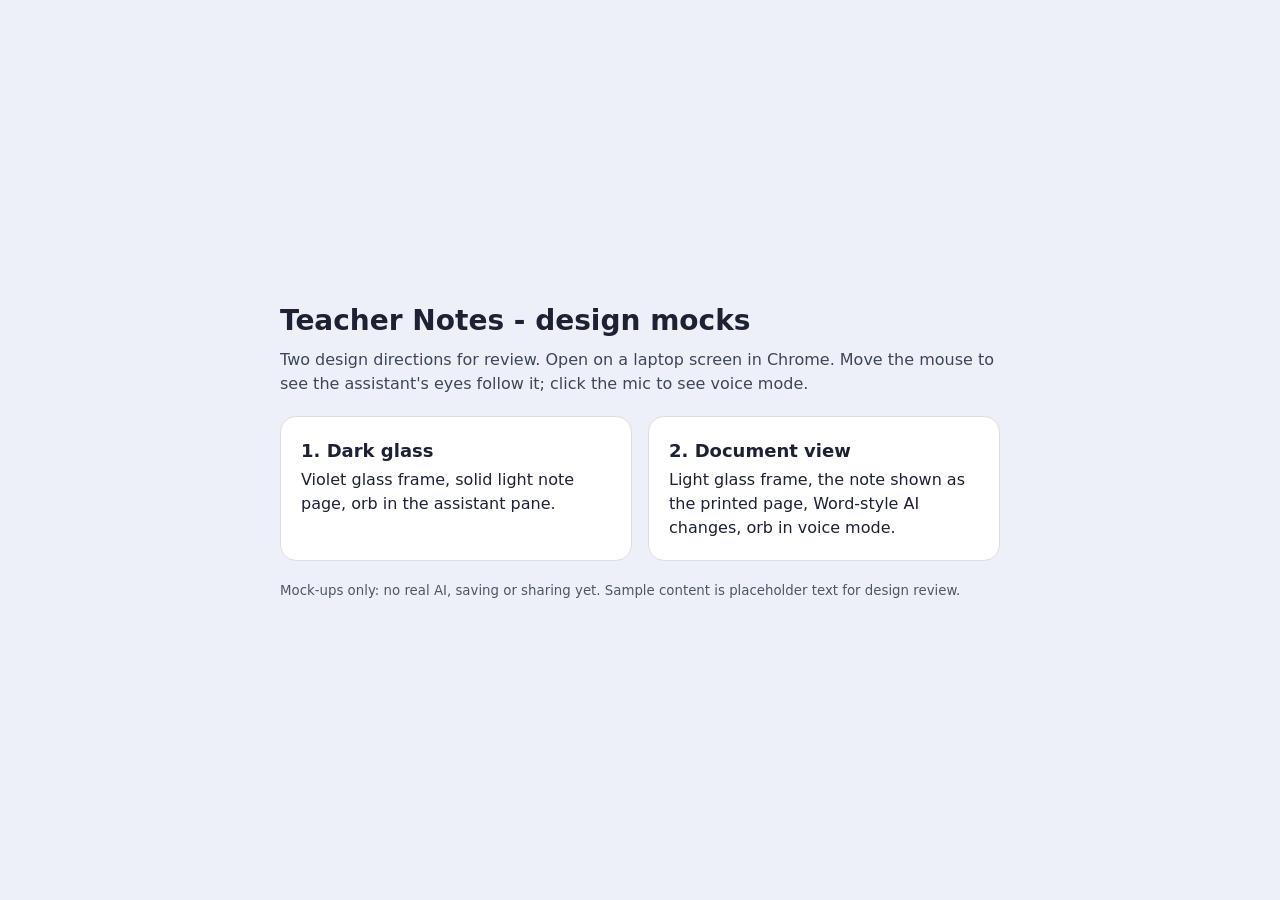
==== index.html @ ed7324a7 "Add two design mocks for team review - dark-glass: violet glass frame, solid note page, orb in assis" ====
<!doctype html>
<html lang="en"><head><meta charset="utf-8"><meta name="viewport" content="width=device-width,initial-scale=1">
<title>Teacher Notes - design mocks</title>
<style>
body{margin:0;min-height:100vh;display:grid;place-items:center;font:16px/1.5 system-ui,-apple-system,"Segoe UI",sans-serif;background:#eef0f7;color:#1c2233}
main{max-width:720px;padding:32px}
h1{font-size:28px;margin:0 0 6px}
p{margin:0 0 20px;color:#3d4659}
.grid{display:grid;grid-template-columns:1fr 1fr;gap:16px}
a.card{display:block;padding:20px;border-radius:16px;background:#fff;border:1px solid #d9dde8;text-decoration:none;color:inherit}
a.card:hover{border-color:#5b5bd6}
a.card b{display:block;font-size:18px;margin-bottom:4px}
small{display:block;margin-top:20px;color:#4d5764}
</style></head>
<body><main>
<h1>Teacher Notes - design mocks</h1>
<p>Two design directions for review. Open on a laptop screen in Chrome. Move the mouse to see the assistant's eyes follow it; click the mic to see voice mode.</p>
<div class="grid">
<a class="card" href="dark-glass/?clean=1"><b>1. Dark glass</b>Violet glass frame, solid light note page, orb in the assistant pane.</a>
<a class="card" href="document-view/?clean=1"><b>2. Document view</b>Light glass frame, the note shown as the printed page, Word-style AI changes, orb in voice mode.</a>
</div>
<small>Mock-ups only: no real AI, saving or sharing yet. Sample content is placeholder text for design review.</small>
</main></body></html>
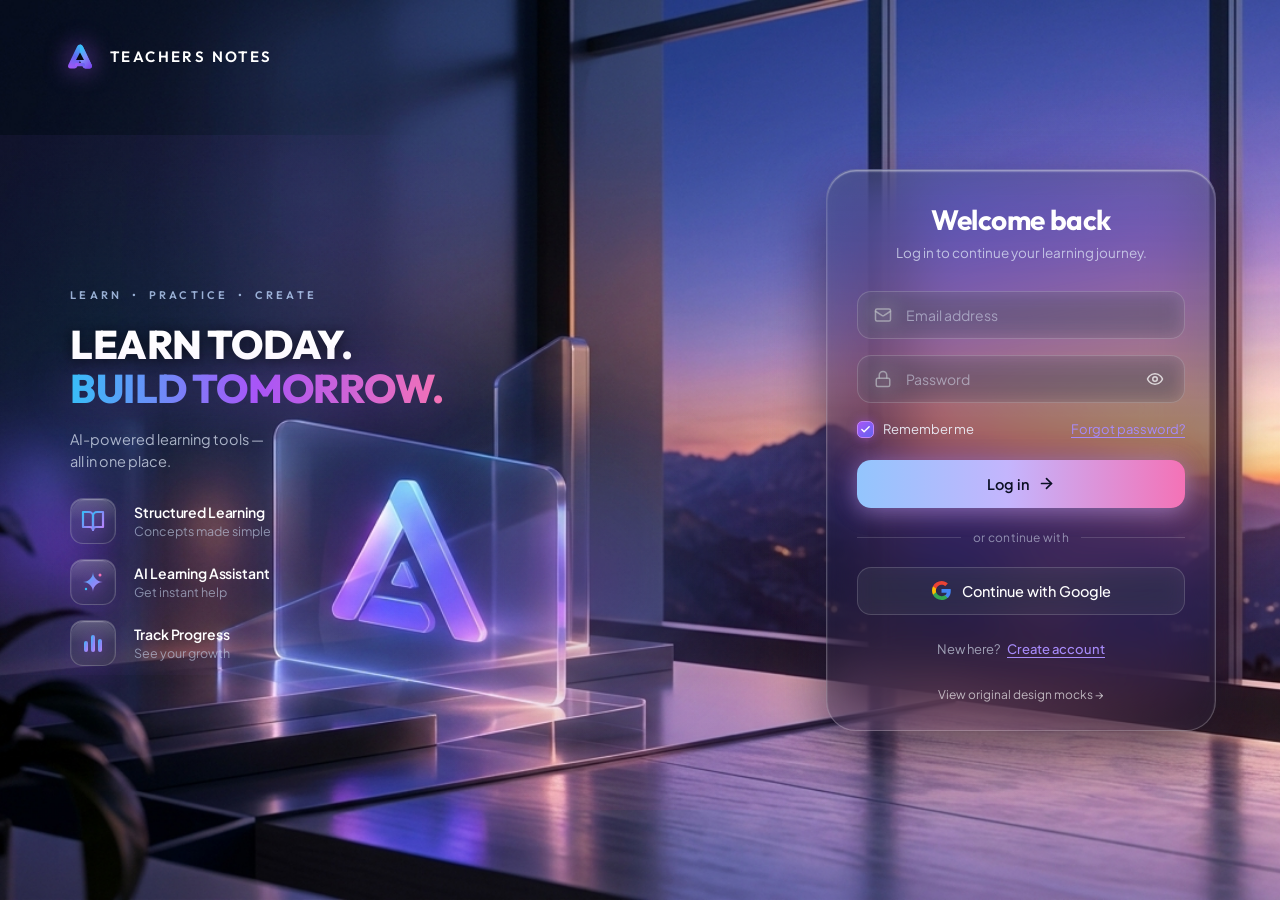
==== commit f194c30c: "Merge 0effd621244f6c2f71d9fdec66bd10c484de7012 into d87ef67c987e71e5645cd2be45a0d657d794f55a" ====
--- a/index.html
+++ b/index.html
@@ -1,23 +1,412 @@
-<!doctype html>
-<html lang="en"><head><meta charset="utf-8"><meta name="viewport" content="width=device-width,initial-scale=1">
-<title>Teacher Notes - design mocks</title>
-<style>
-body{margin:0;min-height:100vh;display:grid;place-items:center;font:16px/1.5 system-ui,-apple-system,"Segoe UI",sans-serif;background:#eef0f7;color:#1c2233}
-main{max-width:720px;padding:32px}
-h1{font-size:28px;margin:0 0 6px}
-p{margin:0 0 20px;color:#3d4659}
-.grid{display:grid;grid-template-columns:1fr 1fr;gap:16px}
-a.card{display:block;padding:20px;border-radius:16px;background:#fff;border:1px solid #d9dde8;text-decoration:none;color:inherit}
-a.card:hover{border-color:#5b5bd6}
-a.card b{display:block;font-size:18px;margin-bottom:4px}
-small{display:block;margin-top:20px;color:#4d5764}
-</style></head>
-<body><main>
-<h1>Teacher Notes - design mocks</h1>
-<p>Two design directions for review. Open on a laptop screen in Chrome. Move the mouse to see the assistant's eyes follow it; click the mic to see voice mode.</p>
-<div class="grid">
-<a class="card" href="dark-glass/?clean=1"><b>1. Dark glass</b>Violet glass frame, solid light note page, orb in the assistant pane.</a>
-<a class="card" href="document-view/?clean=1"><b>2. Document view</b>Light glass frame, the note shown as the printed page, Word-style AI changes, orb in voice mode.</a>
-</div>
-<small>Mock-ups only: no real AI, saving or sharing yet. Sample content is placeholder text for design review.</small>
-</main></body></html>
+<!DOCTYPE html>
+<html lang="en">
+<head>
+  <meta charset="UTF-8">
+  <meta name="viewport" content="width=device-width, initial-scale=1.0, maximum-scale=1.0, user-scalable=no, viewport-fit=cover">
+  <meta name="description" content="Teachers Notes — Cinematic Login. AI-powered learning tools all in one place.">
+  <title>Teachers Notes — Log In</title>
+  
+  <link rel="preconnect" href="https://fonts.googleapis.com">
+  <link rel="preconnect" href="https://fonts.gstatic.com" crossorigin>
+  <link href="https://fonts.googleapis.com/css2?family=Outfit:wght@400;500;600;700;800&family=Plus+Jakarta+Sans:wght@400;500;600;700&display=swap" rel="stylesheet">
+  
+  <link rel="stylesheet" href="style.css">
+</head>
+<body>
+
+  <!-- Hidden SVG Gradients & Shared Filters -->
+  <svg style="position: absolute; width: 0; height: 0; overflow: hidden;" aria-hidden="true">
+    <defs>
+      <linearGradient id="iconGradient" x1="0%" y1="0%" x2="100%" y2="100%">
+        <stop offset="0%" stop-color="#38bdf8" />
+        <stop offset="50%" stop-color="#818cf8" />
+        <stop offset="100%" stop-color="#c084fc" />
+      </linearGradient>
+      <linearGradient id="logoLeftGrad" x1="0%" y1="100%" x2="50%" y2="0%">
+        <stop offset="0%" stop-color="#a855f7" />
+        <stop offset="50%" stop-color="#6366f1" />
+        <stop offset="100%" stop-color="#38bdf8" />
+      </linearGradient>
+      <linearGradient id="logoRightGrad" x1="50%" y1="0%" x2="100%" y2="100%">
+        <stop offset="0%" stop-color="#38bdf8" />
+        <stop offset="40%" stop-color="#818cf8" />
+        <stop offset="100%" stop-color="#7c3aed" />
+      </linearGradient>
+      <linearGradient id="logoBarGrad" x1="0%" y1="0%" x2="100%" y2="0%">
+        <stop offset="0%" stop-color="#a855f7" />
+        <stop offset="100%" stop-color="#6366f1" />
+      </linearGradient>
+    </defs>
+  </svg>
+
+  <main class="app-container" id="mainContainer">
+    <!-- Ambient glow overlays for depth -->
+    <div class="ambient-glow ambient-left-blue"></div>
+    <div class="ambient-glow ambient-center-purple"></div>
+    <div class="ambient-glow ambient-right-warm"></div>
+
+    <!-- Top-Left Branding (Desktop) -->
+    <header class="brand-header" id="brandHeader">
+      <div class="brand-logo-icon">
+        <svg viewBox="0 0 64 64" width="100%" height="100%" fill="none" xmlns="http://www.w3.org/2000/svg">
+          <path d="M32 7 C34.5 7 36.5 8.5 37.8 11 L55.5 48 C57.2 51.5 54.5 55 50.8 55 L43 55 C40.8 55 38.8 53.6 37.8 51.5 L32 39 L26.2 51.5 C25.2 53.6 23.2 55 21 55 L13.2 55 C9.5 55 6.8 51.5 8.5 48 L26.2 11 C27.5 8.5 29.5 7 32 7 Z" fill="url(#logoLeftGrad)" />
+          <path d="M32 7 C34.5 7 36.5 8.5 37.8 11 L55.5 48 C57.2 51.5 54.5 55 50.8 55 L43 55 C40.8 55 38.8 53.6 37.8 51.5 L32 39 Z" fill="url(#logoRightGrad)" />
+          <polygon points="32,23 24,38 40,38" fill="#070913" />
+          <rect x="22" y="44" width="20" height="6.5" rx="3.25" fill="url(#logoBarGrad)" />
+        </svg>
+      </div>
+      <span class="brand-text">Teachers Notes</span>
+    </header>
+
+    <!-- Main Viewport Layout Wrapper -->
+    <div class="main-content-wrapper">
+      
+      <!-- ========================================== -->
+      <!-- MOBILE SPECIFIC HEADER & HERO SEQUENCE     -->
+      <!-- ========================================== -->
+      <div class="mobile-top-brand">
+        <div class="mobile-brand-icon">
+          <svg viewBox="0 0 64 64" width="100%" height="100%" fill="none">
+            <path d="M32 7 C34.5 7 36.5 8.5 37.8 11 L55.5 48 C57.2 51.5 54.5 55 50.8 55 L43 55 C40.8 55 38.8 53.6 37.8 51.5 L32 39 L26.2 51.5 C25.2 53.6 23.2 55 21 55 L13.2 55 C9.5 55 6.8 51.5 8.5 48 L26.2 11 C27.5 8.5 29.5 7 32 7 Z" fill="url(#logoLeftGrad)" />
+            <polygon points="32,23 24,38 40,38" fill="#070913" />
+            <rect x="22" y="44" width="20" height="6.5" rx="3.25" fill="url(#logoBarGrad)" />
+          </svg>
+        </div>
+        <span class="mobile-brand-text">Teachers Notes</span>
+      </div>
+
+      <div class="mobile-hero-block">
+        <span class="mobile-eyebrow">LEARN &bull; PRACTICE &bull; CREATE</span>
+        <h1 class="mobile-headline">
+          <span class="headline-white">LEARN TODAY.</span>
+          <span class="headline-gradient">BUILD TOMORROW.</span>
+        </h1>
+        <p class="mobile-subtext">AI-powered learning tools — all in one place.</p>
+      </div>
+
+      <!-- Mobile 3-Column Compact Features -->
+      <div class="mobile-features-row">
+        <div class="mobile-feature-col">
+          <div class="mobile-feature-icon-box">
+            <svg viewBox="0 0 24 24" fill="none" stroke="url(#iconGradient)" stroke-width="2.2" stroke-linecap="round" stroke-linejoin="round">
+              <path d="M2 3h6a4 4 0 0 1 4 4v14a3 3 0 0 0-3-3H2z"/>
+              <path d="M22 3h-6a4 4 0 0 0-4 4v14a3 3 0 0 1 3-3h7z"/>
+            </svg>
+          </div>
+          <span class="mobile-feature-label">Structured<br>Learning</span>
+        </div>
+        <div class="mobile-feature-col">
+          <div class="mobile-feature-icon-box">
+            <svg viewBox="0 0 24 24" fill="url(#iconGradient)">
+              <path d="M12 2C12 7.5 7.5 12 2 12C7.5 12 12 16.5 12 22C12 16.5 16.5 12 22 12C16.5 12 12 7.5 12 2Z"/>
+              <circle cx="19" cy="5" r="1.5" fill="#f472b6"/>
+              <circle cx="5" cy="19" r="1.2" fill="#38bdf8"/>
+            </svg>
+          </div>
+          <span class="mobile-feature-label">AI Learning<br>Assistant</span>
+        </div>
+        <div class="mobile-feature-col">
+          <div class="mobile-feature-icon-box">
+            <svg viewBox="0 0 24 24" fill="url(#iconGradient)">
+              <rect x="3" y="10" width="4" height="11" rx="2"/>
+              <rect x="10" y="4" width="4" height="17" rx="2"/>
+              <rect x="17" y="8" width="4" height="13" rx="2"/>
+            </svg>
+          </div>
+          <span class="mobile-feature-label">Track<br>Progress</span>
+        </div>
+      </div>
+
+      <!-- Mobile Glowing Glass Visual Badge -->
+      <div class="mobile-glass-visual">
+        <div class="mobile-glass-visual-badge">
+          <svg viewBox="0 0 64 64" fill="none">
+            <path d="M32 7 C34.5 7 36.5 8.5 37.8 11 L55.5 48 C57.2 51.5 54.5 55 50.8 55 L43 55 C40.8 55 38.8 53.6 37.8 51.5 L32 39 L26.2 51.5 C25.2 53.6 23.2 55 21 55 L13.2 55 C9.5 55 6.8 51.5 8.5 48 L26.2 11 C27.5 8.5 29.5 7 32 7 Z" fill="url(#logoLeftGrad)" />
+            <polygon points="32,23 24,38 40,38" fill="#070913" />
+            <rect x="22" y="44" width="20" height="6.5" rx="3.25" fill="url(#logoBarGrad)" />
+          </svg>
+          <span class="mobile-glass-badge-text">AI DECODER STUDIO</span>
+        </div>
+      </div>
+
+      <!-- ========================================== -->
+      <!-- DESKTOP LEFT SECTION (HERO & FEATURES)     -->
+      <!-- ========================================== -->
+      <section class="left-section" aria-label="Hero Introduction">
+        <div class="eyebrow-tag">LEARN &nbsp;&bull;&nbsp; PRACTICE &nbsp;&bull;&nbsp; CREATE</div>
+        
+        <h1 class="main-headline">
+          <span class="headline-white">LEARN TODAY.</span>
+          <span class="headline-gradient">BUILD TOMORROW.</span>
+        </h1>
+        
+        <p class="hero-description">
+          AI-powered learning tools &mdash;<br>all in one place.
+        </p>
+
+        <div class="feature-list">
+          <!-- Feature 1: Structured Learning -->
+          <div class="feature-item">
+            <div class="feature-icon-glass" aria-hidden="true">
+              <svg class="feature-svg-icon" viewBox="0 0 24 24" fill="none" stroke="url(#iconGradient)" stroke-width="2.2" stroke-linecap="round" stroke-linejoin="round">
+                <path d="M2 3h6a4 4 0 0 1 4 4v14a3 3 0 0 0-3-3H2z"/>
+                <path d="M22 3h-6a4 4 0 0 0-4 4v14a3 3 0 0 1 3-3h7z"/>
+              </svg>
+            </div>
+            <div class="feature-text-block">
+              <div class="feature-title">Structured Learning</div>
+              <div class="feature-desc">Concepts made simple</div>
+            </div>
+          </div>
+
+          <!-- Feature 2: AI Learning Assistant -->
+          <div class="feature-item">
+            <div class="feature-icon-glass" aria-hidden="true">
+              <svg class="feature-svg-icon" viewBox="0 0 24 24" fill="url(#iconGradient)">
+                <path d="M12 2C12 7.5 7.5 12 2 12C7.5 12 12 16.5 12 22C12 16.5 16.5 12 22 12C16.5 12 12 7.5 12 2Z"/>
+                <circle cx="19" cy="5" r="1.5" fill="#f472b6"/>
+                <circle cx="5" cy="19" r="1.2" fill="#38bdf8"/>
+              </svg>
+            </div>
+            <div class="feature-text-block">
+              <div class="feature-title">AI Learning Assistant</div>
+              <div class="feature-desc">Get instant help</div>
+            </div>
+          </div>
+
+          <!-- Feature 3: Track Progress -->
+          <div class="feature-item">
+            <div class="feature-icon-glass" aria-hidden="true">
+              <svg class="feature-svg-icon" viewBox="0 0 24 24" fill="url(#iconGradient)">
+                <rect x="3" y="10" width="4" height="11" rx="2"/>
+                <rect x="10" y="4" width="4" height="17" rx="2"/>
+                <rect x="17" y="8" width="4" height="13" rx="2"/>
+              </svg>
+            </div>
+            <div class="feature-text-block">
+              <div class="feature-title">Track Progress</div>
+              <div class="feature-desc">See your growth</div>
+            </div>
+          </div>
+        </div>
+      </section>
+
+      <!-- Center Ambient Light Bloom (Complementing the 3D Glass Sculpture) -->
+      <div class="center-decorative-zone" aria-hidden="true">
+        <div class="center-light-bloom"></div>
+      </div>
+
+      <!-- ========================================== -->
+      <!-- RIGHT SECTION: GLASSMORPHIC LOGIN CARD     -->
+      <!-- ========================================== -->
+      <section class="right-section" aria-label="Sign In Portal">
+        <div class="login-glass-card" id="loginCard">
+          
+          <div class="card-header">
+            <h2 class="card-title">Welcome back</h2>
+            <p class="card-subtitle">Log in to continue your learning journey.</p>
+          </div>
+
+          <form class="login-form" id="loginForm" novalidate>
+            
+            <!-- Email Input -->
+            <div class="input-group">
+              <span class="input-icon-left" aria-hidden="true">
+                <svg viewBox="0 0 24 24" width="18" height="18" fill="none" stroke="currentColor" stroke-width="2" stroke-linecap="round" stroke-linejoin="round">
+                  <rect x="2" y="4" width="20" height="16" rx="2"/>
+                  <path d="m22 7-8.97 5.7a1.94 1.94 0 0 1-2.06 0L2 7"/>
+                </svg>
+              </span>
+              <input 
+                type="email" 
+                id="emailInput" 
+                name="email" 
+                class="glass-input" 
+                placeholder="Email address" 
+                required 
+                autocomplete="email"
+                aria-label="Email address"
+              >
+            </div>
+
+            <!-- Password Input -->
+            <div class="input-group">
+              <span class="input-icon-left" aria-hidden="true">
+                <svg viewBox="0 0 24 24" width="18" height="18" fill="none" stroke="currentColor" stroke-width="2" stroke-linecap="round" stroke-linejoin="round">
+                  <rect x="3" y="11" width="18" height="11" rx="2" ry="2"/>
+                  <path d="M7 11V7a5 5 0 0 1 10 0v4"/>
+                </svg>
+              </span>
+              <input 
+                type="password" 
+                id="passwordInput" 
+                name="password" 
+                class="glass-input" 
+                placeholder="Password" 
+                required 
+                autocomplete="current-password"
+                aria-label="Password"
+              >
+              <button type="button" class="input-toggle-right" id="togglePasswordBtn" aria-label="Toggle password visibility">
+                <!-- Eye Open Icon -->
+                <svg id="eyeOpenIcon" viewBox="0 0 24 24" width="18" height="18" fill="none" stroke="currentColor" stroke-width="2" stroke-linecap="round" stroke-linejoin="round">
+                  <path d="M2 12s3-7 10-7 10 7 10 7-3 7-10 7-10-7-10-7Z"/>
+                  <circle cx="12" cy="12" r="3"/>
+                </svg>
+                <!-- Eye Slash Icon (hidden initially) -->
+                <svg id="eyeSlashIcon" style="display:none;" viewBox="0 0 24 24" width="18" height="18" fill="none" stroke="currentColor" stroke-width="2" stroke-linecap="round" stroke-linejoin="round">
+                  <path d="M9.88 9.88a3 3 0 1 0 4.24 4.24"/>
+                  <path d="M10.73 5.08A10.43 10.43 0 0 1 12 5c7 0 10 7 10 7a13.16 13.16 0 0 1-1.67 2.68"/>
+                  <path d="M6.61 6.61A13.526 13.526 0 0 0 2 12s3 7 10 7a9.74 9.74 0 0 0 5.39-1.61"/>
+                  <line x1="2" y1="2" x2="22" y2="22"/>
+                </svg>
+              </button>
+            </div>
+
+            <!-- Remember me & Forgot password row -->
+            <div class="form-options-row">
+              <label class="checkbox-label" for="rememberMe">
+                <input type="checkbox" id="rememberMe" name="rememberMe" checked class="custom-checkbox-input">
+                <span class="custom-checkbox-box" aria-hidden="true">
+                  <svg viewBox="0 0 24 24" fill="none" stroke="currentColor" stroke-linecap="round" stroke-linejoin="round">
+                    <polyline points="20 6 9 17 4 12"/>
+                  </svg>
+                </span>
+                <span>Remember me</span>
+              </label>
+
+              <a href="javascript:void(0)" class="forgot-link" id="forgotPasswordBtn">Forgot password?</a>
+            </div>
+
+            <!-- Login Submit CTA Button -->
+            <button type="submit" class="login-submit-btn" id="loginBtn">
+              <span class="btn-text-content">Log in</span>
+              <svg class="btn-arrow-icon" viewBox="0 0 24 24" fill="none" stroke="currentColor" stroke-width="2.4" stroke-linecap="round" stroke-linejoin="round">
+                <line x1="5" y1="12" x2="19" y2="12"/>
+                <polyline points="12 5 19 12 12 19"/>
+              </svg>
+              <div class="spinner-icon"></div>
+            </button>
+
+            <!-- Divider -->
+            <div class="card-divider" aria-hidden="true">
+              <div class="divider-line"></div>
+              <span class="divider-text">or continue with</span>
+              <div class="divider-line"></div>
+            </div>
+
+            <!-- Continue with Google Button -->
+            <button type="button" class="google-auth-btn" id="googleBtn">
+              <svg class="google-icon-svg" viewBox="0 0 24 24" xmlns="http://www.w3.org/2000/svg">
+                <path fill="#4285F4" d="M23.745 12.27c0-.7-.06-1.4-.19-2.07H12v4.51h6.6c-.29 1.52-1.14 2.82-2.4 3.68v3.05h3.88c2.27-2.09 3.66-5.17 3.66-9.17z"/>
+                <path fill="#34A853" d="M12 24c3.24 0 5.95-1.08 7.93-2.91l-3.88-3.05c-1.08.72-2.45 1.16-4.05 1.16-3.12 0-5.77-2.1-6.72-4.93H1.25v3.15C3.26 21.36 7.34 24 12 24z"/>
+                <path fill="#FBBC05" d="M5.28 14.27c-.25-.72-.38-1.49-.38-2.27s.13-1.55.38-2.27V6.58H1.25C.45 8.16 0 9.99 0 12s.45 3.84 1.25 5.42l4.03-3.15z"/>
+                <path fill="#EA4335" d="M12 4.75c1.77 0 3.35.61 4.6 1.8l3.42-3.42C17.95 1.19 15.24 0 12 0 7.34 0 3.26 2.64 1.25 6.58l4.03 3.15c.95-2.83 3.6-4.98 6.72-4.98z"/>
+              </svg>
+              <span>Continue with Google</span>
+            </button>
+
+            <!-- Card Footer -->
+            <div class="card-footer-text">
+              <span>New here?</span>
+              <a href="javascript:void(0)" class="create-account-link" id="createAccountBtn">Create account</a>
+            </div>
+
+            <div style="text-align: center; margin-top: 14px; font-size: 12px; opacity: 0.65;">
+              <a href="mocks.html" style="color: inherit; text-decoration: none;">View original design mocks &rarr;</a>
+            </div>
+
+          </form>
+        </div>
+      </section>
+
+    </div>
+  </main>
+
+  <!-- Interactive Feedback Toast -->
+  <div class="feedback-toast" id="feedbackToast" role="alert" aria-live="assertive">
+    <span id="toastIcon"></span>
+    <span id="toastMessage">Feedback message</span>
+  </div>
+
+  <!-- Forgot Password Glass Modal -->
+  <div class="modal-overlay" id="forgotModal">
+    <div class="modal-glass-card">
+      <button class="modal-close-btn" id="closeForgotModal" aria-label="Close dialog">
+        <svg viewBox="0 0 24 24" width="20" height="20" fill="none" stroke="currentColor" stroke-width="2">
+          <line x1="18" y1="6" x2="6" y2="18"/>
+          <line x1="6" y1="6" x2="18" y2="18"/>
+        </svg>
+      </button>
+      <div class="card-header" style="text-align: left; margin-bottom: 20px;">
+        <h2 class="card-title" style="font-size: 22px;">Reset Password</h2>
+        <p class="card-subtitle">Enter your registered email address to receive password recovery instructions.</p>
+      </div>
+      <form id="forgotForm" class="login-form">
+        <div class="input-group">
+          <span class="input-icon-left">
+            <svg viewBox="0 0 24 24" width="18" height="18" fill="none" stroke="currentColor" stroke-width="2">
+              <rect x="2" y="4" width="20" height="16" rx="2"/>
+              <path d="m22 7-8.97 5.7a1.94 1.94 0 0 1-2.06 0L2 7"/>
+            </svg>
+          </span>
+          <input type="email" id="resetEmailInput" class="glass-input" placeholder="Registered email address" required>
+        </div>
+        <button type="submit" class="login-submit-btn" style="margin-top: 10px;">
+          <span>Send Recovery Link</span>
+        </button>
+      </form>
+    </div>
+  </div>
+
+  <!-- Create Account Glass Modal -->
+  <div class="modal-overlay" id="registerModal">
+    <div class="modal-glass-card">
+      <button class="modal-close-btn" id="closeRegisterModal" aria-label="Close dialog">
+        <svg viewBox="0 0 24 24" width="20" height="20" fill="none" stroke="currentColor" stroke-width="2">
+          <line x1="18" y1="6" x2="6" y2="18"/>
+          <line x1="6" y1="6" x2="18" y2="18"/>
+        </svg>
+      </button>
+      <div class="card-header" style="text-align: left; margin-bottom: 20px;">
+        <h2 class="card-title" style="font-size: 22px;">Create Account</h2>
+        <p class="card-subtitle">Join Teachers Notes and empower your classroom.</p>
+      </div>
+      <form id="registerForm" class="login-form">
+        <div class="input-group">
+          <span class="input-icon-left">
+            <svg viewBox="0 0 24 24" width="18" height="18" fill="none" stroke="currentColor" stroke-width="2">
+              <path d="M20 21v-2a4 4 0 0 0-4-4H8a4 4 0 0 0-4 4v2"/>
+              <circle cx="12" cy="7" r="4"/>
+            </svg>
+          </span>
+          <input type="text" id="regNameInput" class="glass-input" placeholder="Full name" required>
+        </div>
+        <div class="input-group">
+          <span class="input-icon-left">
+            <svg viewBox="0 0 24 24" width="18" height="18" fill="none" stroke="currentColor" stroke-width="2">
+              <rect x="2" y="4" width="20" height="16" rx="2"/>
+              <path d="m22 7-8.97 5.7a1.94 1.94 0 0 1-2.06 0L2 7"/>
+            </svg>
+          </span>
+          <input type="email" id="regEmailInput" class="glass-input" placeholder="Email address" required>
+        </div>
+        <div class="input-group">
+          <span class="input-icon-left">
+            <svg viewBox="0 0 24 24" width="18" height="18" fill="none" stroke="currentColor" stroke-width="2">
+              <rect x="3" y="11" width="18" height="11" rx="2" ry="2"/>
+              <path d="M7 11V7a5 5 0 0 1 10 0v4"/>
+            </svg>
+          </span>
+          <input type="password" id="regPasswordInput" class="glass-input" placeholder="Create strong password" required>
+        </div>
+        <button type="submit" class="login-submit-btn" style="margin-top: 10px;">
+          <span>Get Started</span>
+        </button>
+      </form>
+    </div>
+  </div>
+
+  <script src="script.js"></script>
+</body>
+</html>
--- a/style.css
+++ b/style.css
@@ -0,0 +1,1235 @@
+/* ==========================================================================
+   AI DECODER ACADEMY — HIGH-FIDELITY CINEMATIC LOGIN EXPERIENCE
+   Full-Screen 100% Viewport, Zero Scrolling, Pure Glassmorphism
+   ========================================================================== */
+
+@import url('https://fonts.googleapis.com/css2?family=Outfit:wght@400;500;600;700;800&family=Plus+Jakarta+Sans:wght@400;500;600;700&display=swap');
+
+:root {
+  --font-primary: 'Plus Jakarta Sans', -apple-system, BlinkMacSystemFont, 'Segoe UI', Roboto, sans-serif;
+  --font-heading: 'Outfit', -apple-system, BlinkMacSystemFont, sans-serif;
+  
+  /* Core Color Palette */
+  --bg-dark: #060814;
+  --text-white: #ffffff;
+  --text-muted: rgba(226, 235, 250, 0.72);
+  --text-dim: rgba(200, 215, 240, 0.6);
+  
+  /* Neon Accents & Gradients */
+  --accent-cyan: #38bdf8;
+  --accent-blue: #60a5fa;
+  --accent-violet: #a855f7;
+  --accent-pink: #ec4899;
+  --accent-rose: #f472b6;
+  
+  --gradient-headline: linear-gradient(90deg, #38bdf8 0%, #a855f7 50%, #f472b6 100%);
+  --gradient-login-btn: linear-gradient(90deg, #93c5fd 0%, #c4b5fd 46%, #f472b6 100%);
+  --gradient-login-btn-hover: linear-gradient(90deg, #a7d1ff 0%, #d4c8ff 46%, #f9a8d4 100%);
+  --gradient-icon: linear-gradient(135deg, #38bdf8 0%, #a855f7 100%);
+
+  /* Refined Glassmorphism Specs */
+  --glass-card-bg: rgba(18, 22, 45, 0.38);
+  --glass-card-border: rgba(255, 255, 255, 0.24);
+  --glass-input-bg: rgba(255, 255, 255, 0.07);
+  --glass-input-border: rgba(255, 255, 255, 0.16);
+  --glass-input-focus: rgba(168, 85, 247, 0.85);
+  --glass-blur: blur(32px) saturate(180%);
+}
+
+/* ==========================================================================
+   Reset & Viewport Constraints (STRICT NO SCROLL)
+   ========================================================================== */
+*, *::before, *::after {
+  box-sizing: border-box;
+  margin: 0;
+  padding: 0;
+}
+
+html, body {
+  width: 100vw;
+  height: 100dvh;
+  min-height: 100dvh;
+  max-height: 100dvh;
+  overflow: hidden;
+  font-family: var(--font-primary);
+  background-color: var(--bg-dark);
+  color: var(--text-white);
+  -webkit-font-smoothing: antialiased;
+  -moz-osx-font-smoothing: grayscale;
+  user-select: none;
+}
+
+/* ==========================================================================
+   Master App Container
+   ========================================================================== */
+.app-container {
+  position: relative;
+  width: 100vw;
+  height: 100dvh;
+  max-height: 100dvh;
+  overflow: hidden;
+  display: flex;
+  align-items: center;
+  justify-content: space-between;
+  background-color: #060814;
+  background-image: url('assets/bg.jpg');
+  background-size: cover;
+  background-position: center center;
+  background-repeat: no-repeat;
+}
+
+/* Ambient dynamic glow overlays */
+.ambient-glow {
+  position: absolute;
+  pointer-events: none;
+  z-index: 1;
+}
+
+.ambient-left-blue {
+  top: 15%;
+  left: 0%;
+  width: 45vw;
+  height: 60vh;
+  background: radial-gradient(circle at 20% 40%, rgba(56, 189, 248, 0.08) 0%, rgba(168, 85, 247, 0.06) 45%, transparent 70%);
+}
+
+.ambient-center-purple {
+  bottom: 10%;
+  left: 30%;
+  width: 40vw;
+  height: 50vh;
+  background: radial-gradient(circle at 50% 60%, rgba(168, 85, 247, 0.12) 0%, rgba(236, 72, 153, 0.08) 40%, transparent 70%);
+}
+
+.ambient-right-warm {
+  top: 10%;
+  right: 0%;
+  width: 45vw;
+  height: 80vh;
+  background: radial-gradient(circle at 75% 50%, rgba(249, 115, 22, 0.09) 0%, rgba(236, 72, 153, 0.07) 40%, transparent 70%);
+}
+
+/* ==========================================================================
+   Top-Left Brand / Logo
+   ========================================================================== */
+.brand-header {
+  position: absolute;
+  top: 4.5vh;
+  left: 5vw;
+  z-index: 20;
+  display: flex;
+  align-items: center;
+  gap: 14px;
+}
+
+.brand-logo-icon {
+  width: 32px;
+  height: 32px;
+  filter: drop-shadow(0 0 12px rgba(168, 85, 247, 0.7));
+  flex-shrink: 0;
+  transition: transform 0.3s ease;
+}
+
+.brand-header:hover .brand-logo-icon {
+  transform: scale(1.06);
+}
+
+.brand-text {
+  font-family: var(--font-heading);
+  font-size: 15px;
+  font-weight: 600;
+  letter-spacing: 0.16em;
+  color: #ffffff;
+  text-transform: uppercase;
+}
+
+/* ==========================================================================
+   Desktop Main Viewport Layout
+   ========================================================================== */
+.main-content-wrapper {
+  position: relative;
+  z-index: 10;
+  width: 100vw;
+  height: 100dvh;
+  display: flex;
+  align-items: center;
+  justify-content: space-between;
+  padding: 0 5vw 0 5.5vw;
+}
+
+/* ==========================================================================
+   Left Hero & Marketing Content
+   ========================================================================== */
+.left-section {
+  display: flex;
+  flex-direction: column;
+  justify-content: center;
+  max-width: 460px;
+  margin-top: 6vh;
+  z-index: 10;
+}
+
+.eyebrow-tag {
+  font-family: var(--font-heading);
+  font-size: 11px;
+  font-weight: 600;
+  letter-spacing: 0.28em;
+  color: rgba(190, 215, 255, 0.78);
+  text-transform: uppercase;
+  margin-bottom: 20px;
+}
+
+.main-headline {
+  font-family: var(--font-heading);
+  font-size: clamp(36px, 3.4vw, 50px);
+  font-weight: 800;
+  line-height: 1.1;
+  letter-spacing: -0.015em;
+  margin-bottom: 18px;
+  text-transform: uppercase;
+}
+
+.headline-white {
+  display: block;
+  color: #ffffff;
+  text-shadow: 0 2px 14px rgba(0, 0, 0, 0.7);
+}
+
+.headline-gradient {
+  display: block;
+  background: var(--gradient-headline);
+  -webkit-background-clip: text;
+  -webkit-text-fill-color: transparent;
+  filter: drop-shadow(0 0 24px rgba(168, 85, 247, 0.4));
+}
+
+.hero-description {
+  font-size: 15.5px;
+  font-weight: 400;
+  line-height: 1.55;
+  color: var(--text-muted);
+  margin-bottom: 36px;
+  max-width: 370px;
+}
+
+/* Three Feature Rows */
+.feature-list {
+  display: flex;
+  flex-direction: column;
+  gap: 20px;
+}
+
+.feature-item {
+  display: flex;
+  align-items: center;
+  gap: 18px;
+  transition: transform 0.25s ease;
+}
+
+.feature-item:hover {
+  transform: translateX(5px);
+}
+
+.feature-icon-glass {
+  width: 52px;
+  height: 52px;
+  border-radius: 16px;
+  background: linear-gradient(135deg, rgba(255, 255, 255, 0.08) 0%, rgba(255, 255, 255, 0.02) 100%);
+  border: 1px solid rgba(255, 255, 255, 0.18);
+  backdrop-filter: blur(14px);
+  -webkit-backdrop-filter: blur(14px);
+  box-shadow: 0 8px 24px rgba(124, 58, 237, 0.16), inset 0 1px 1.5px rgba(255, 255, 255, 0.35);
+  display: flex;
+  align-items: center;
+  justify-content: center;
+  flex-shrink: 0;
+  position: relative;
+  overflow: hidden;
+}
+
+.feature-icon-glass::before {
+  content: '';
+  position: absolute;
+  top: 0;
+  left: 0;
+  right: 0;
+  height: 50%;
+  background: linear-gradient(180deg, rgba(255, 255, 255, 0.18) 0%, transparent 100%);
+  border-radius: 16px 16px 0 0;
+  pointer-events: none;
+}
+
+.feature-svg-icon {
+  width: 24px;
+  height: 24px;
+  filter: drop-shadow(0 0 8px rgba(168, 85, 247, 0.6));
+}
+
+.feature-text-block {
+  display: flex;
+  flex-direction: column;
+  gap: 2px;
+}
+
+.feature-title {
+  font-family: var(--font-primary);
+  font-size: 15px;
+  font-weight: 600;
+  color: #ffffff;
+  letter-spacing: -0.01em;
+}
+
+.feature-desc {
+  font-family: var(--font-primary);
+  font-size: 13px;
+  font-weight: 400;
+  color: var(--text-dim);
+}
+
+/* ==========================================================================
+   Center Glass Installation Zone (Decorative Ambient Presence)
+   ========================================================================== */
+.center-decorative-zone {
+  position: absolute;
+  left: 36vw;
+  bottom: 18vh;
+  width: 18vw;
+  height: 35vh;
+  pointer-events: none;
+  z-index: 5;
+  display: flex;
+  align-items: center;
+  justify-content: center;
+}
+
+.center-light-bloom {
+  position: absolute;
+  width: 120%;
+  height: 120%;
+  background: radial-gradient(circle, rgba(168, 85, 247, 0.18) 0%, rgba(56, 189, 248, 0.1) 40%, transparent 70%);
+  filter: blur(35px);
+  animation: subtlePulse 5s ease-in-out infinite alternate;
+}
+
+@keyframes subtlePulse {
+  0% { opacity: 0.7; transform: scale(0.95); }
+  100% { opacity: 1; transform: scale(1.05); }
+}
+
+/* ==========================================================================
+   Right Glassmorphism Login Card
+   ========================================================================== */
+.right-section {
+  display: flex;
+  justify-content: flex-end;
+  align-items: center;
+  z-index: 15;
+}
+
+.login-glass-card {
+  width: clamp(380px, 29vw, 440px);
+  background: var(--glass-card-bg);
+  backdrop-filter: var(--glass-blur);
+  -webkit-backdrop-filter: var(--glass-blur);
+  border: 1px solid var(--glass-card-border);
+  border-radius: 30px;
+  padding: 42px 36px 34px 36px;
+  box-shadow: 
+    inset 0 1.5px 1.5px 0 rgba(255, 255, 255, 0.45),
+    inset 0 0 24px 0 rgba(255, 255, 255, 0.03),
+    0 25px 60px rgba(0, 0, 0, 0.55),
+    0 0 50px rgba(139, 92, 246, 0.18);
+  display: flex;
+  flex-direction: column;
+  position: relative;
+  overflow: hidden;
+  transition: box-shadow 0.3s ease, border-color 0.3s ease;
+}
+
+.login-glass-card::before {
+  content: '';
+  position: absolute;
+  top: 0;
+  left: 0;
+  right: 0;
+  height: 45%;
+  background: linear-gradient(180deg, rgba(255, 255, 255, 0.1) 0%, transparent 100%);
+  border-radius: 30px 30px 0 0;
+  pointer-events: none;
+}
+
+.card-header {
+  text-align: center;
+  margin-bottom: 28px;
+  position: relative;
+  z-index: 2;
+}
+
+.card-title {
+  font-family: var(--font-heading);
+  font-size: 28px;
+  font-weight: 700;
+  color: #ffffff;
+  letter-spacing: -0.015em;
+  margin-bottom: 7px;
+}
+
+.card-subtitle {
+  font-size: 13.5px;
+  color: var(--text-muted);
+  line-height: 1.4;
+  font-weight: 400;
+}
+
+/* ==========================================================================
+   Login Form Controls
+   ========================================================================== */
+.login-form {
+  display: flex;
+  flex-direction: column;
+  gap: 16px;
+  position: relative;
+  z-index: 2;
+}
+
+.input-group {
+  position: relative;
+  display: flex;
+  align-items: center;
+  width: 100%;
+}
+
+.input-icon-left {
+  position: absolute;
+  left: 17px;
+  width: 18px;
+  height: 18px;
+  color: rgba(255, 255, 255, 0.75);
+  pointer-events: none;
+  display: flex;
+  align-items: center;
+  justify-content: center;
+  transition: color 0.2s ease;
+}
+
+.glass-input {
+  width: 100%;
+  height: 52px;
+  background: var(--glass-input-bg);
+  border: 1px solid var(--glass-input-border);
+  border-radius: 14px;
+  padding: 0 48px 0 48px;
+  font-family: var(--font-primary);
+  font-size: 14.5px;
+  color: #ffffff;
+  outline: none;
+  transition: all 0.25s ease;
+  backdrop-filter: blur(10px);
+  -webkit-backdrop-filter: blur(10px);
+}
+
+.glass-input::placeholder {
+  color: rgba(220, 230, 245, 0.52);
+  font-weight: 400;
+}
+
+.glass-input:focus {
+  background: rgba(255, 255, 255, 0.1);
+  border-color: var(--glass-input-focus);
+  box-shadow: 0 0 18px rgba(168, 85, 247, 0.35), inset 0 1px 1px rgba(255, 255, 255, 0.2);
+}
+
+.glass-input:focus ~ .input-icon-left {
+  color: #c084fc;
+}
+
+.input-toggle-right {
+  position: absolute;
+  right: 15px;
+  background: transparent;
+  border: none;
+  color: rgba(255, 255, 255, 0.75);
+  cursor: pointer;
+  padding: 6px;
+  display: flex;
+  align-items: center;
+  justify-content: center;
+  border-radius: 8px;
+  transition: color 0.2s ease, transform 0.15s ease;
+}
+
+.input-toggle-right:hover {
+  color: #ffffff;
+  transform: scale(1.08);
+}
+
+/* Remember & Forgot Row */
+.form-options-row {
+  display: flex;
+  align-items: center;
+  justify-content: space-between;
+  margin-top: 2px;
+  margin-bottom: 6px;
+}
+
+.checkbox-label {
+  display: flex;
+  align-items: center;
+  gap: 9px;
+  cursor: pointer;
+  font-size: 13px;
+  color: rgba(240, 245, 255, 0.9);
+  user-select: none;
+}
+
+.custom-checkbox-input {
+  position: absolute;
+  opacity: 0;
+  width: 0;
+  height: 0;
+}
+
+.custom-checkbox-box {
+  width: 17px;
+  height: 17px;
+  border-radius: 5px;
+  background: rgba(255, 255, 255, 0.08);
+  border: 1.5px solid rgba(168, 85, 247, 0.6);
+  display: flex;
+  align-items: center;
+  justify-content: center;
+  transition: all 0.2s ease;
+  flex-shrink: 0;
+}
+
+.custom-checkbox-input:checked ~ .custom-checkbox-box {
+  background: linear-gradient(135deg, #a855f7 0%, #6366f1 100%);
+  border-color: #c084fc;
+  box-shadow: 0 0 10px rgba(168, 85, 247, 0.5);
+}
+
+.custom-checkbox-box svg {
+  display: none;
+  width: 11px;
+  height: 11px;
+  stroke: #ffffff;
+  stroke-width: 3;
+}
+
+.custom-checkbox-input:checked ~ .custom-checkbox-box svg {
+  display: block;
+}
+
+.forgot-link {
+  font-size: 13px;
+  color: #a78bfa;
+  text-decoration: underline;
+  text-underline-offset: 3px;
+  transition: color 0.2s ease, text-shadow 0.2s ease;
+  cursor: pointer;
+}
+
+.forgot-link:hover {
+  color: #c084fc;
+  text-shadow: 0 0 8px rgba(192, 132, 252, 0.4);
+}
+
+/* ==========================================================================
+   Log in CTA Button
+   ========================================================================== */
+.login-submit-btn {
+  width: 100%;
+  height: 50px;
+  background: var(--gradient-login-btn);
+  border: none;
+  border-radius: 14px;
+  font-family: var(--font-primary);
+  font-size: 15.5px;
+  font-weight: 600;
+  color: #0b0f24;
+  display: flex;
+  align-items: center;
+  justify-content: center;
+  gap: 8px;
+  cursor: pointer;
+  box-shadow: 0 4px 22px rgba(196, 181, 253, 0.4), 0 0 28px rgba(168, 85, 247, 0.25);
+  transition: all 0.25s cubic-bezier(0.16, 1, 0.3, 1);
+  position: relative;
+  overflow: hidden;
+}
+
+.login-submit-btn:hover {
+  background: var(--gradient-login-btn-hover);
+  transform: translateY(-1.5px);
+  box-shadow: 0 6px 26px rgba(196, 181, 253, 0.55), 0 0 38px rgba(168, 85, 247, 0.4);
+}
+
+.login-submit-btn:active {
+  transform: translateY(0.5px);
+  filter: brightness(0.96);
+}
+
+.btn-arrow-icon {
+  width: 17px;
+  height: 17px;
+  transition: transform 0.2s ease;
+}
+
+.login-submit-btn:hover .btn-arrow-icon {
+  transform: translateX(3px);
+}
+
+/* Loading State Spinner */
+.spinner-icon {
+  display: none;
+  width: 20px;
+  height: 20px;
+  border: 2.5px solid rgba(11, 15, 36, 0.25);
+  border-top-color: #0b0f24;
+  border-radius: 50%;
+  animation: spin 0.75s linear infinite;
+}
+
+@keyframes spin {
+  to { transform: rotate(360deg); }
+}
+
+.login-submit-btn.is-loading .btn-text-content,
+.login-submit-btn.is-loading .btn-arrow-icon {
+  display: none;
+}
+
+.login-submit-btn.is-loading .spinner-icon {
+  display: block;
+}
+
+/* ==========================================================================
+   Divider
+   ========================================================================== */
+.card-divider {
+  display: flex;
+  align-items: center;
+  justify-content: center;
+  margin: 6px 0;
+  gap: 12px;
+}
+
+.divider-line {
+  flex: 1;
+  height: 1px;
+  background: rgba(255, 255, 255, 0.14);
+}
+
+.divider-text {
+  font-size: 12px;
+  color: rgba(220, 230, 245, 0.55);
+  font-weight: 400;
+  letter-spacing: 0.02em;
+  white-space: nowrap;
+}
+
+/* ==========================================================================
+   Google Login Button
+   ========================================================================== */
+.google-auth-btn {
+  width: 100%;
+  height: 50px;
+  background: rgba(255, 255, 255, 0.065);
+  border: 1px solid rgba(255, 255, 255, 0.16);
+  border-radius: 14px;
+  font-family: var(--font-primary);
+  font-size: 14.5px;
+  font-weight: 500;
+  color: #ffffff;
+  display: flex;
+  align-items: center;
+  justify-content: center;
+  gap: 11px;
+  cursor: pointer;
+  backdrop-filter: blur(10px);
+  -webkit-backdrop-filter: blur(10px);
+  transition: all 0.25s ease;
+}
+
+.google-auth-btn:hover {
+  background: rgba(255, 255, 255, 0.12);
+  border-color: rgba(255, 255, 255, 0.3);
+  transform: translateY(-1px);
+  box-shadow: 0 4px 16px rgba(0, 0, 0, 0.3);
+}
+
+.google-auth-btn:active {
+  transform: translateY(0);
+}
+
+.google-icon-svg {
+  width: 19px;
+  height: 19px;
+  flex-shrink: 0;
+}
+
+/* ==========================================================================
+   Card Footer (Create Account)
+   ========================================================================== */
+.card-footer-text {
+  text-align: center;
+  font-size: 13px;
+  color: rgba(220, 230, 245, 0.65);
+  margin-top: 10px;
+}
+
+.create-account-link {
+  color: #a78bfa;
+  text-decoration: underline;
+  text-underline-offset: 3px;
+  font-weight: 500;
+  cursor: pointer;
+  margin-left: 5px;
+  transition: color 0.2s ease, text-shadow 0.2s ease;
+}
+
+.create-account-link:hover {
+  color: #c084fc;
+  text-shadow: 0 0 8px rgba(192, 132, 252, 0.4);
+}
+
+/* ==========================================================================
+   Interactive Modals & Toast Feedback
+   ========================================================================== */
+.feedback-toast {
+  position: fixed;
+  top: 24px;
+  left: 50%;
+  transform: translateX(-50%) translateY(-100px);
+  background: rgba(18, 22, 45, 0.92);
+  border: 1px solid rgba(255, 255, 255, 0.2);
+  backdrop-filter: blur(20px);
+  -webkit-backdrop-filter: blur(20px);
+  padding: 12px 24px;
+  border-radius: 12px;
+  color: #ffffff;
+  font-size: 14px;
+  font-weight: 500;
+  z-index: 9999;
+  box-shadow: 0 10px 30px rgba(0, 0, 0, 0.6), 0 0 20px rgba(168, 85, 247, 0.3);
+  display: flex;
+  align-items: center;
+  gap: 10px;
+  transition: transform 0.35s cubic-bezier(0.16, 1, 0.3, 1), opacity 0.35s ease;
+  opacity: 0;
+  pointer-events: none;
+}
+
+.feedback-toast.show {
+  transform: translateX(-50%) translateY(0);
+  opacity: 1;
+  pointer-events: auto;
+}
+
+.toast-success {
+  border-color: rgba(52, 211, 153, 0.5);
+}
+
+.toast-error {
+  border-color: rgba(248, 113, 113, 0.5);
+}
+
+/* Modal Overlay */
+.modal-overlay {
+  position: fixed;
+  inset: 0;
+  background: rgba(4, 6, 15, 0.78);
+  backdrop-filter: blur(16px);
+  -webkit-backdrop-filter: blur(16px);
+  display: flex;
+  align-items: center;
+  justify-content: center;
+  z-index: 1000;
+  opacity: 0;
+  pointer-events: none;
+  transition: opacity 0.25s ease;
+  padding: 20px;
+}
+
+.modal-overlay.active {
+  opacity: 1;
+  pointer-events: auto;
+}
+
+.modal-glass-card {
+  width: 100%;
+  max-width: 400px;
+  background: rgba(18, 22, 45, 0.85);
+  border: 1px solid rgba(255, 255, 255, 0.2);
+  border-radius: 24px;
+  padding: 32px 28px;
+  box-shadow: 0 25px 60px rgba(0, 0, 0, 0.7), 0 0 40px rgba(168, 85, 247, 0.2);
+  display: flex;
+  flex-direction: column;
+  position: relative;
+  transform: scale(0.94);
+  transition: transform 0.25s cubic-bezier(0.16, 1, 0.3, 1);
+}
+
+.modal-overlay.active .modal-glass-card {
+  transform: scale(1);
+}
+
+.modal-close-btn {
+  position: absolute;
+  top: 18px;
+  right: 18px;
+  background: transparent;
+  border: none;
+  color: rgba(255, 255, 255, 0.6);
+  cursor: pointer;
+  padding: 6px;
+  display: flex;
+  align-items: center;
+  justify-content: center;
+  border-radius: 8px;
+  transition: color 0.2s ease;
+}
+
+.modal-close-btn:hover {
+  color: #ffffff;
+}
+
+/* Desktop: Hide Mobile Specific Elements */
+.mobile-top-brand,
+.mobile-hero-block,
+.mobile-features-row,
+.mobile-glass-visual {
+  display: none;
+}
+
+/* ==========================================================================
+   RESPONSIVENESS — STRICT SINGLE-VIEWPORT NO-SCROLL
+   Desktop (1920x1080, 1440x900, 1280x800)
+   Mobile (390x844, 375x812, 360x800)
+   ========================================================================== */
+
+/* Compact Desktop / Tablet Landscape adjustments (1280x800, 1024x768) */
+@media screen and (max-width: 1280px) and (min-width: 901px) {
+  .left-section {
+    max-width: 400px;
+  }
+  .main-headline {
+    font-size: 40px;
+  }
+  .hero-description {
+    font-size: 14.5px;
+    margin-bottom: 26px;
+  }
+  .feature-list {
+    gap: 15px;
+  }
+  .feature-icon-glass {
+    width: 46px;
+    height: 46px;
+    border-radius: 13px;
+  }
+  .feature-title {
+    font-size: 14px;
+  }
+  .feature-desc {
+    font-size: 12.5px;
+  }
+  .login-glass-card {
+    width: 390px;
+    padding: 32px 30px 28px 30px;
+  }
+  .glass-input {
+    height: 48px;
+    font-size: 14px;
+  }
+  .login-submit-btn, .google-auth-btn {
+    height: 48px;
+    font-size: 14.5px;
+  }
+}
+
+/* Short height screens (e.g. 1280x631, 1366x768) */
+@media screen and (max-height: 720px) and (min-width: 901px) {
+  .brand-header {
+    top: 2.5vh;
+  }
+  .left-section {
+    margin-top: 3vh;
+  }
+  .eyebrow-tag {
+    margin-bottom: 12px;
+  }
+  .main-headline {
+    font-size: 34px;
+    margin-bottom: 12px;
+  }
+  .hero-description {
+    font-size: 13.5px;
+    margin-bottom: 20px;
+  }
+  .feature-list {
+    gap: 12px;
+  }
+  .feature-icon-glass {
+    width: 42px;
+    height: 42px;
+  }
+  .login-glass-card {
+    padding: 26px 28px 22px 28px;
+    border-radius: 24px;
+  }
+  .card-header {
+    margin-bottom: 16px;
+  }
+  .card-title {
+    font-size: 24px;
+  }
+  .login-form {
+    gap: 11px;
+  }
+  .glass-input, .login-submit-btn, .google-auth-btn {
+    height: 44px;
+  }
+  .card-divider {
+    margin: 4px 0;
+  }
+}
+
+/* ==========================================================================
+   MOBILE VIEWPORT MORPH (STRICT ONE VIEWPORT, NO SCROLLING)
+   390x844, 375x812, 360x800
+   ========================================================================== */
+@media screen and (max-width: 900px) {
+  html, body {
+    width: 100vw;
+    height: 100dvh;
+    max-height: 100dvh;
+    overflow: hidden !important;
+  }
+
+  .app-container {
+    flex-direction: column;
+    justify-content: space-between;
+    align-items: center;
+    padding: 0;
+    overflow: hidden;
+    background-position: center 30%;
+  }
+
+  /* Hide desktop header & desktop left section */
+  .brand-header {
+    display: none;
+  }
+
+  .main-content-wrapper {
+    flex-direction: column;
+    justify-content: space-between;
+    align-items: center;
+    padding: 2vh 18px 2.5vh 18px;
+    width: 100vw;
+    height: 100dvh;
+    max-height: 100dvh;
+    overflow: hidden;
+  }
+
+  .left-section {
+    display: none;
+  }
+
+  .center-decorative-zone {
+    display: none;
+  }
+
+  /* Show dedicated mobile layout sequence specified in spec:
+     1. Mobile brand
+     2. Eyebrow & Headline & Subtitle
+     3. 3-column features
+     4. Glowing glass 'A' visual
+     5. Glass login card */
+  .mobile-top-brand {
+    display: flex;
+    align-items: center;
+    justify-content: center;
+    gap: 10px;
+    margin-bottom: 6px;
+    flex-shrink: 0;
+  }
+
+  .mobile-brand-icon {
+    width: 24px;
+    height: 24px;
+    filter: drop-shadow(0 0 8px rgba(168, 85, 247, 0.6));
+  }
+
+  .mobile-brand-text {
+    font-family: var(--font-heading);
+    font-size: 13px;
+    font-weight: 600;
+    letter-spacing: 0.16em;
+    color: #ffffff;
+    text-transform: uppercase;
+  }
+
+  .mobile-hero-block {
+    display: flex;
+    flex-direction: column;
+    align-items: center;
+    text-align: center;
+    flex-shrink: 0;
+    margin-bottom: 6px;
+  }
+
+  .mobile-eyebrow {
+    font-family: var(--font-heading);
+    font-size: 9.5px;
+    font-weight: 600;
+    letter-spacing: 0.22em;
+    color: rgba(186, 215, 255, 0.85);
+    margin-bottom: 4px;
+  }
+
+  .mobile-headline {
+    font-family: var(--font-heading);
+    font-size: clamp(20px, 5.5vw, 25px);
+    font-weight: 800;
+    line-height: 1.15;
+    margin-bottom: 4px;
+    text-transform: uppercase;
+  }
+
+  .mobile-subtext {
+    font-size: 11.5px;
+    color: var(--text-muted);
+    line-height: 1.35;
+    max-width: 320px;
+  }
+
+  /* Compact 3-Column Features */
+  .mobile-features-row {
+    display: flex;
+    justify-content: space-between;
+    align-items: center;
+    width: 100%;
+    max-width: 390px;
+    gap: 8px;
+    margin: 4px 0 6px 0;
+    flex-shrink: 0;
+  }
+
+  .mobile-feature-col {
+    flex: 1;
+    display: flex;
+    flex-direction: column;
+    align-items: center;
+    text-align: center;
+    gap: 4px;
+    background: rgba(255, 255, 255, 0.04);
+    border: 1px solid rgba(255, 255, 255, 0.1);
+    border-radius: 12px;
+    padding: 6px 4px;
+    backdrop-filter: blur(8px);
+  }
+
+  .mobile-feature-icon-box {
+    width: 28px;
+    height: 28px;
+    border-radius: 8px;
+    background: linear-gradient(135deg, rgba(255, 255, 255, 0.08), rgba(255, 255, 255, 0.02));
+    border: 1px solid rgba(255, 255, 255, 0.18);
+    display: flex;
+    align-items: center;
+    justify-content: center;
+  }
+
+  .mobile-feature-icon-box svg {
+    width: 15px;
+    height: 15px;
+  }
+
+  .mobile-feature-label {
+    font-size: 10px;
+    font-weight: 600;
+    color: #ffffff;
+    line-height: 1.2;
+  }
+
+  /* Decorative A visual on mobile */
+  .mobile-glass-visual {
+    display: flex;
+    align-items: center;
+    justify-content: center;
+    margin: 2px 0 6px 0;
+    flex-shrink: 0;
+    position: relative;
+  }
+
+  .mobile-glass-visual-badge {
+    display: flex;
+    align-items: center;
+    gap: 8px;
+    padding: 4px 14px;
+    border-radius: 20px;
+    background: linear-gradient(135deg, rgba(255, 255, 255, 0.08), rgba(255, 255, 255, 0.02));
+    border: 1px solid rgba(255, 255, 255, 0.16);
+    backdrop-filter: blur(10px);
+    box-shadow: 0 0 16px rgba(168, 85, 247, 0.3);
+  }
+
+  .mobile-glass-visual-badge svg {
+    width: 22px;
+    height: 22px;
+  }
+
+  .mobile-glass-badge-text {
+    font-size: 11px;
+    font-weight: 600;
+    letter-spacing: 0.08em;
+    background: var(--gradient-headline);
+    -webkit-background-clip: text;
+    -webkit-text-fill-color: transparent;
+  }
+
+  /* Mobile Login Card: Compact, occupies width, zero scroll */
+  .right-section {
+    width: 100%;
+    max-width: 400px;
+    justify-content: center;
+    flex-shrink: 1;
+    min-height: 0;
+  }
+
+  .login-glass-card {
+    width: 100%;
+    padding: 16px 18px 14px 18px;
+    border-radius: 20px;
+    gap: 0;
+  }
+
+  .card-header {
+    margin-bottom: 10px;
+  }
+
+  .card-title {
+    font-size: 19px;
+    margin-bottom: 2px;
+  }
+
+  .card-subtitle {
+    font-size: 11.5px;
+  }
+
+  .login-form {
+    gap: 9px;
+  }
+
+  .glass-input {
+    height: 40px;
+    font-size: 13px;
+    padding: 0 38px 0 38px;
+    border-radius: 10px;
+  }
+
+  .input-icon-left {
+    left: 12px;
+    width: 15px;
+    height: 15px;
+  }
+
+  .input-toggle-right {
+    right: 10px;
+    padding: 4px;
+  }
+
+  .form-options-row {
+    margin-top: 0;
+    margin-bottom: 2px;
+  }
+
+  .checkbox-label {
+    font-size: 11.5px;
+    gap: 6px;
+  }
+
+  .custom-checkbox-box {
+    width: 15px;
+    height: 15px;
+    border-radius: 4px;
+  }
+
+  .forgot-link {
+    font-size: 11.5px;
+  }
+
+  .login-submit-btn {
+    height: 40px;
+    font-size: 13.5px;
+    border-radius: 10px;
+  }
+
+  .card-divider {
+    margin: 4px 0;
+  }
+
+  .divider-text {
+    font-size: 11px;
+  }
+
+  .google-auth-btn {
+    height: 38px;
+    font-size: 13px;
+    border-radius: 10px;
+    gap: 8px;
+  }
+
+  .google-icon-svg {
+    width: 16px;
+    height: 16px;
+  }
+
+  .card-footer-text {
+    font-size: 11.5px;
+    margin-top: 6px;
+  }
+}
+
+/* Extra small mobile height screens (e.g. 360x640 or small screens) */
+@media screen and (max-height: 680px) and (max-width: 900px) {
+  .main-content-wrapper {
+    padding: 1.5vh 14px 1.5vh 14px;
+  }
+  .mobile-subtext {
+    display: none;
+  }
+  .mobile-features-row {
+    margin: 2px 0 4px 0;
+  }
+  .mobile-feature-col {
+    padding: 4px 2px;
+  }
+  .mobile-feature-icon-box {
+    width: 22px;
+    height: 22px;
+  }
+  .mobile-feature-label {
+    font-size: 9px;
+  }
+  .mobile-glass-visual {
+    display: none;
+  }
+  .login-glass-card {
+    padding: 12px 14px 10px 14px;
+  }
+  .card-header {
+    margin-bottom: 6px;
+  }
+  .card-title {
+    font-size: 17px;
+  }
+  .login-form {
+    gap: 7px;
+  }
+  .glass-input, .login-submit-btn, .google-auth-btn {
+    height: 36px;
+  }
+}
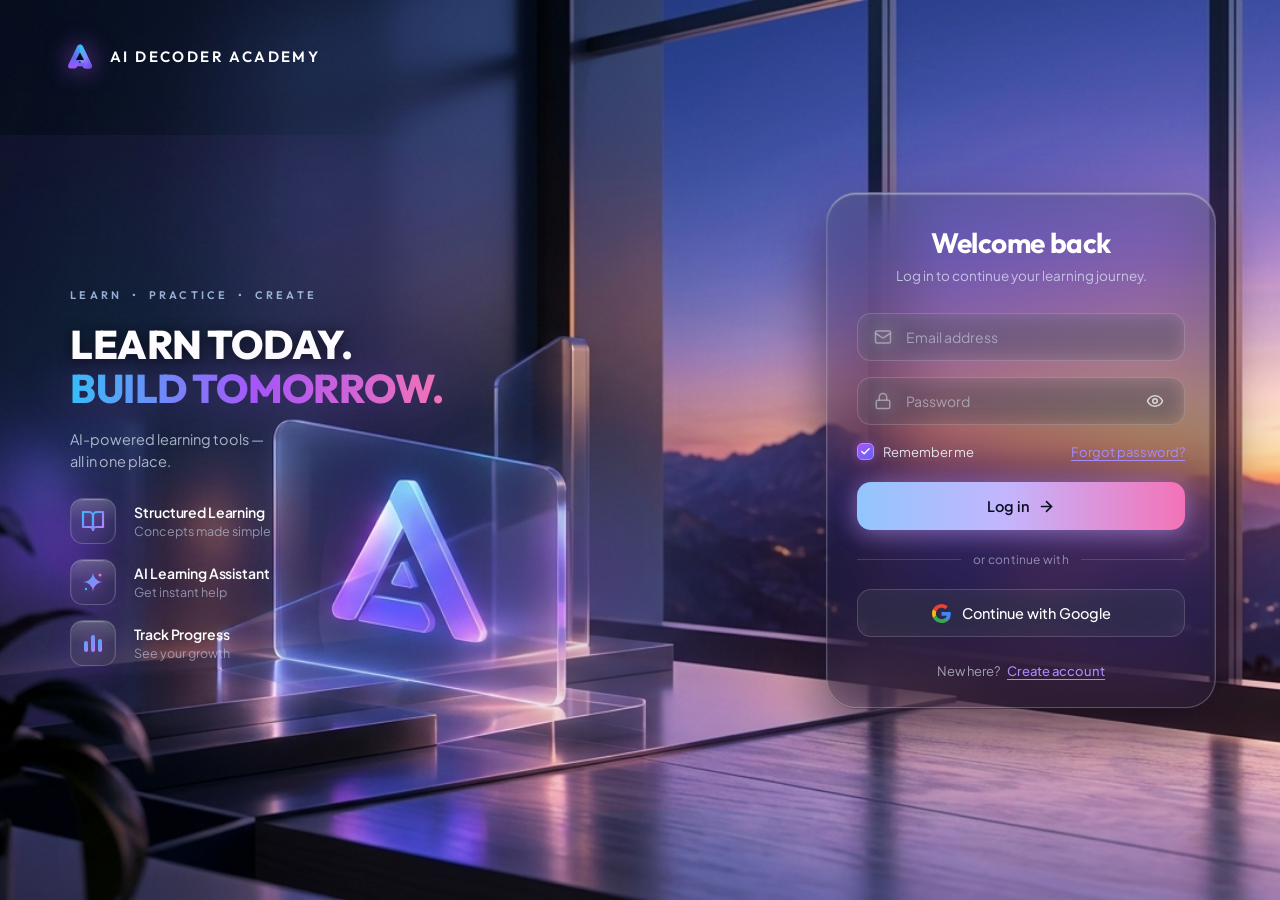
==== commit f982c69d: "Merge c1604b9c71fbcc771d4df38ef09f48f0855e8e2f into d87ef67c987e71e5645cd2be45a0d657d794f55a" ====
--- a/index.html
+++ b/index.html
@@ -3,8 +3,8 @@
 <head>
   <meta charset="UTF-8">
   <meta name="viewport" content="width=device-width, initial-scale=1.0, maximum-scale=1.0, user-scalable=no, viewport-fit=cover">
-  <meta name="description" content="Teachers Notes — Cinematic Login. AI-powered learning tools all in one place.">
-  <title>Teachers Notes — Log In</title>
+  <meta name="description" content="AI Decoder Academy — Cinematic Login. AI-powered learning tools all in one place.">
+  <title>AI Decoder Academy — Log In</title>
   
   <link rel="preconnect" href="https://fonts.googleapis.com">
   <link rel="preconnect" href="https://fonts.gstatic.com" crossorigin>
@@ -55,7 +55,7 @@
           <rect x="22" y="44" width="20" height="6.5" rx="3.25" fill="url(#logoBarGrad)" />
         </svg>
       </div>
-      <span class="brand-text">Teachers Notes</span>
+      <span class="brand-text">AI DECODER ACADEMY</span>
     </header>
 
     <!-- Main Viewport Layout Wrapper -->
@@ -72,7 +72,7 @@
             <rect x="22" y="44" width="20" height="6.5" rx="3.25" fill="url(#logoBarGrad)" />
           </svg>
         </div>
-        <span class="mobile-brand-text">Teachers Notes</span>
+        <span class="mobile-brand-text">AI DECODER ACADEMY</span>
       </div>
 
       <div class="mobile-hero-block">
@@ -312,9 +312,6 @@
               <a href="javascript:void(0)" class="create-account-link" id="createAccountBtn">Create account</a>
             </div>
 
-            <div style="text-align: center; margin-top: 14px; font-size: 12px; opacity: 0.65;">
-              <a href="mocks.html" style="color: inherit; text-decoration: none;">View original design mocks &rarr;</a>
-            </div>
 
           </form>
         </div>
@@ -370,7 +367,7 @@
       </button>
       <div class="card-header" style="text-align: left; margin-bottom: 20px;">
         <h2 class="card-title" style="font-size: 22px;">Create Account</h2>
-        <p class="card-subtitle">Join Teachers Notes and empower your classroom.</p>
+        <p class="card-subtitle">Join AI Decoder Academy and empower your classroom.</p>
       </div>
       <form id="registerForm" class="login-form">
         <div class="input-group">
--- a/style.css
+++ b/style.css
@@ -141,6 +141,7 @@
   letter-spacing: 0.16em;
   color: #ffffff;
   text-transform: uppercase;
+  white-space: nowrap;
 }
 
 /* ==========================================================================
@@ -969,6 +970,7 @@
     letter-spacing: 0.16em;
     color: #ffffff;
     text-transform: uppercase;
+    white-space: nowrap;
   }
 
   .mobile-hero-block {
